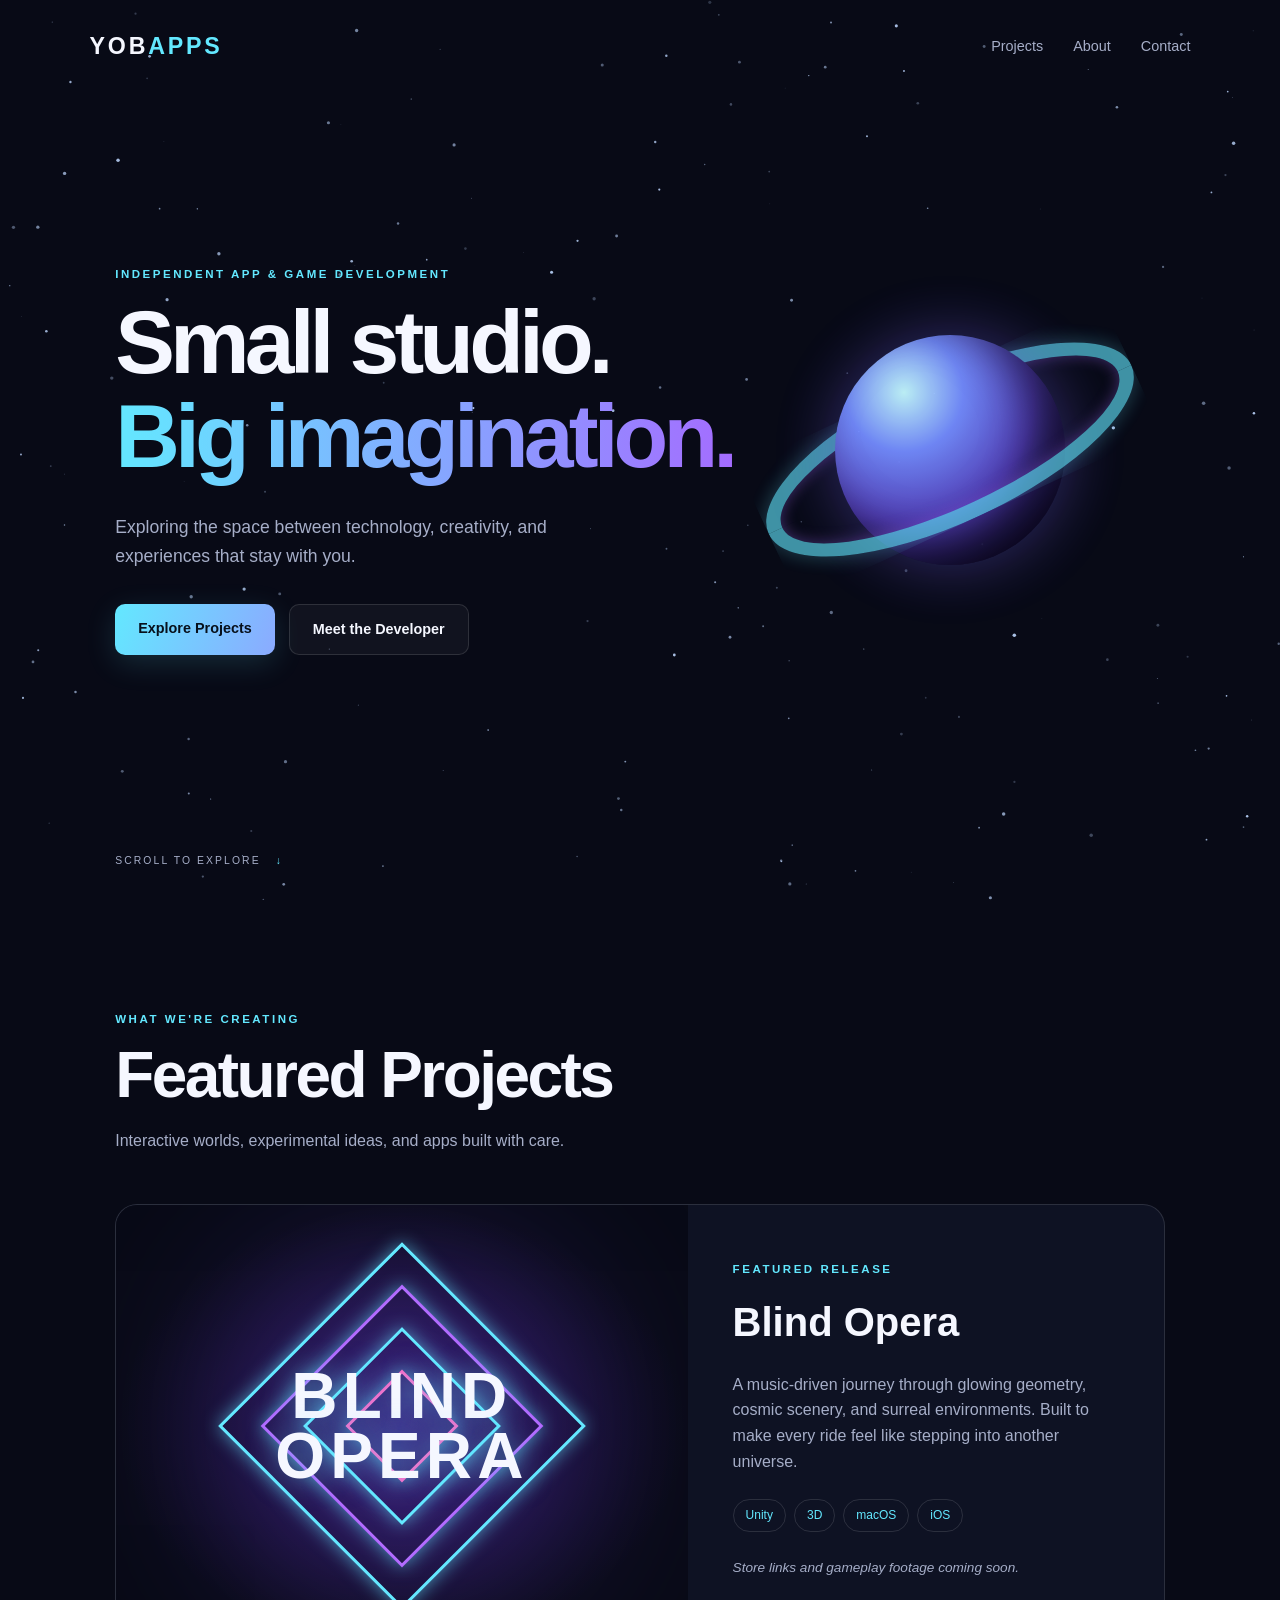
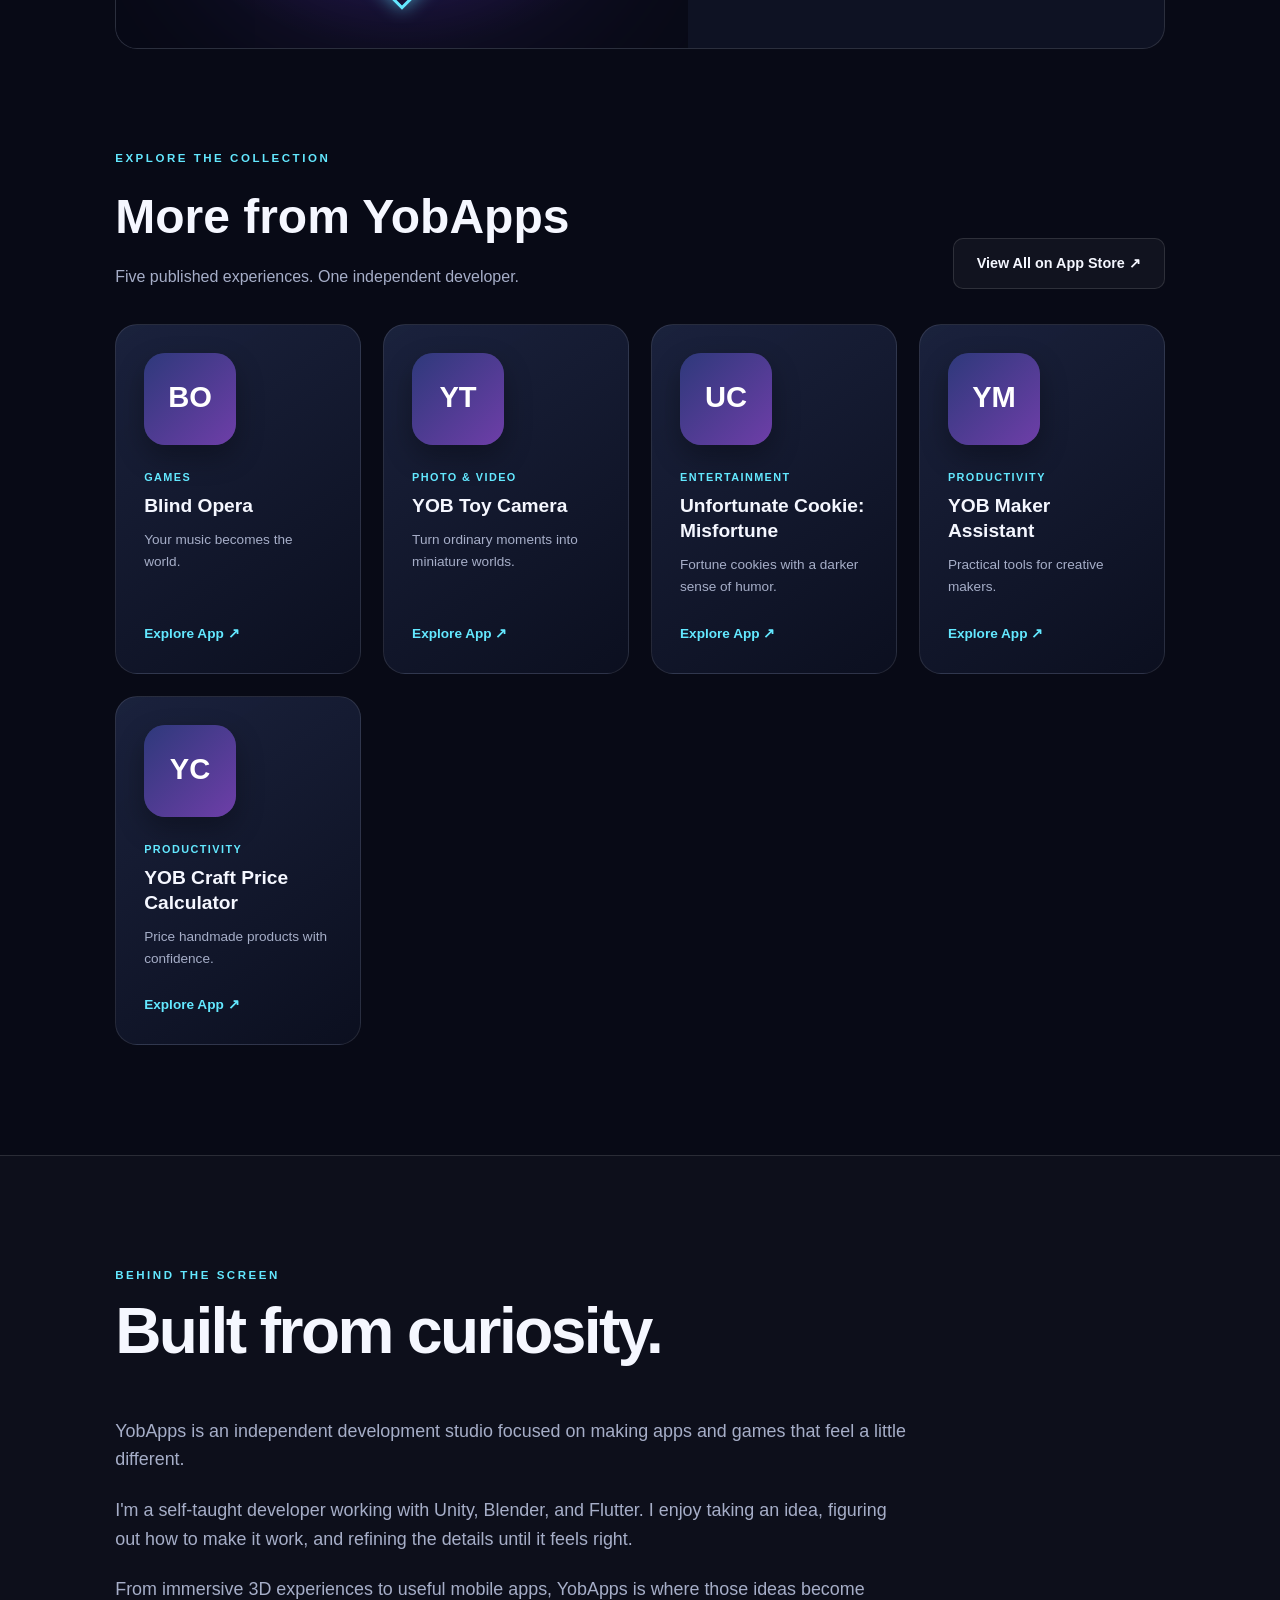
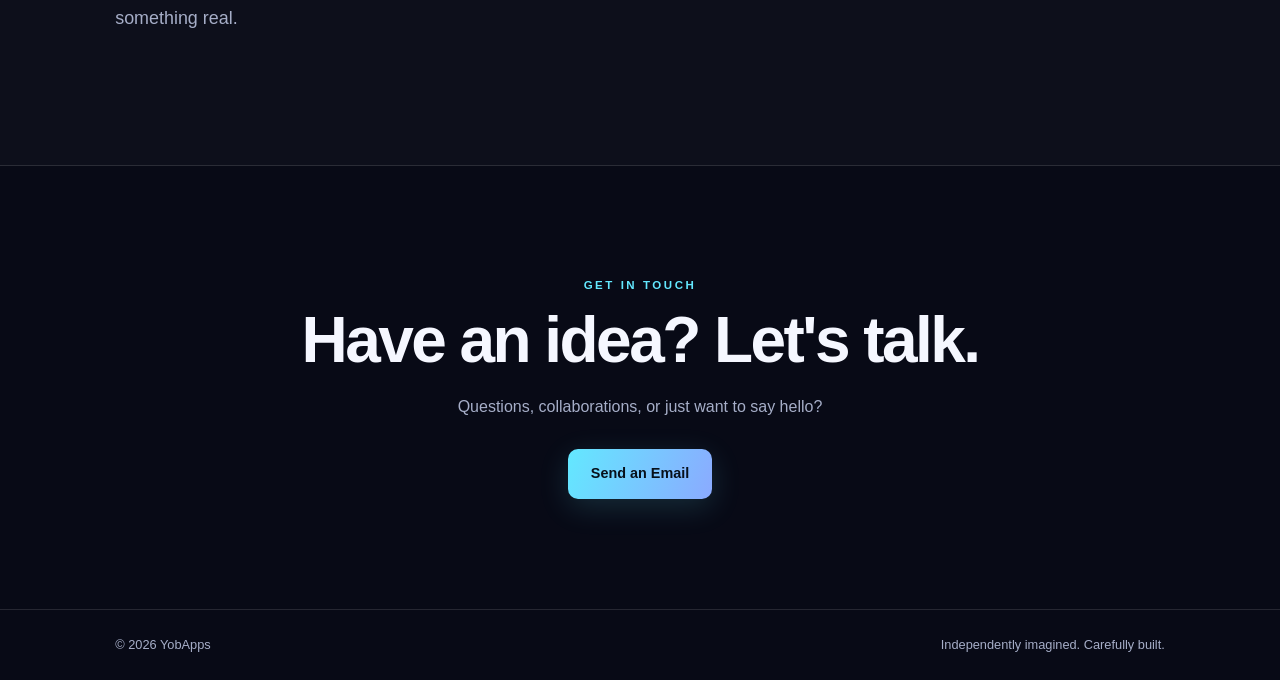
==== index.html @ b24e6845 "Preserve existing YobApps website baseline" ====
<!DOCTYPE html>
<html lang="en">
<head>
  <meta charset="UTF-8">
  <meta name="viewport" content="width=device-width, initial-scale=1.0">
  <meta name="theme-color" content="#080a16">
  <meta name="description" content="YobApps is an independent app and game development studio creating immersive digital experiences.">
  <title>YobApps | Independent App & Game Studio</title>
  <link rel="stylesheet" href="style.css">
</head>
<body>

  <canvas id="stars" aria-hidden="true"></canvas>

  <header class="site-header">
    <a class="logo" href="#home">YOB<span>APPS</span></a>

    <nav aria-label="Main navigation">
      <a href="#projects">Projects</a>
      <a href="#about">About</a>
      <a href="#contact">Contact</a>
    </nav>
  </header>

  <main>
    <section class="hero" id="home">
      <div class="hero-content">
        <p class="eyebrow">INDEPENDENT APP & GAME DEVELOPMENT</p>

        <h1>Small studio.<br><span>Big imagination.</span></h1>

        <p class="hero-description">
          Exploring the space between technology, creativity,
          and experiences that stay with you.
        </p>

        <div class="hero-actions">
          <a class="button primary" href="#projects">Explore Projects</a>
          <a class="button secondary" href="#about">Meet the Developer</a>
        </div>
      </div>

        <div class="hero-orb" aria-hidden="true">
          <div class="planet-rings rings-back"></div>
          <div class="orb-core"></div>
          <div class="planet-rings rings-front"></div>
        </div>

      <div class="scroll-hint">SCROLL TO EXPLORE <span>↓</span></div>
    </section>

    <section class="section projects-section" id="projects">
      <div class="section-heading">
        <p class="eyebrow">WHAT WE'RE CREATING</p>
        <h2>Featured Projects</h2>
        <p>Interactive worlds, experimental ideas, and apps built with care.</p>
      </div>

      <article class="featured-project">
        <div class="project-art" aria-label="Abstract neon artwork inspired by Blind Opera">
          <div class="project-glow"></div>
          <div class="project-tunnel tunnel-one"></div>
          <div class="project-tunnel tunnel-two"></div>
          <div class="project-tunnel tunnel-three"></div>
          <div class="project-tunnel tunnel-four"></div>
          <div class="project-art-title">BLIND<br>OPERA</div>
        </div>

        <div class="project-info">
          <p class="eyebrow">FEATURED RELEASE</p>
          <h3>Blind Opera</h3>
          <p>
            A music-driven journey through glowing geometry, cosmic scenery,
            and surreal environments. Built to make every ride feel like
            stepping into another universe.
          </p>

          <div class="project-tags">
            <span>Unity</span>
            <span>3D</span>
            <span>macOS</span>
            <span>iOS</span>
          </div>

          <p class="project-note">
            Store links and gameplay footage coming soon.
          </p>
        </div>
      </article>

     <div class="app-gallery-heading">
  <div>
    <p class="eyebrow">EXPLORE THE COLLECTION</p>
    <h3>More from YobApps</h3>
    <p>Five published experiences. One independent developer.</p>
  </div>

  <a
    class="button secondary"
    href="https://apps.apple.com/us/developer/lee-boats/id1888753315"
    target="_blank"
    rel="noopener noreferrer"
  >
    View All on App Store ↗
  </a>
</div>

<div class="app-grid" id="app-grid"></div>

<dialog class="app-dialog" id="app-dialog" aria-labelledby="app-dialog-title">
  <div class="dialog-header">
    <div class="dialog-identity">
      <img id="app-dialog-icon" alt="" width="76" height="76">

      <div>
        <p class="eyebrow" id="app-dialog-category"></p>
        <h3 id="app-dialog-title"></h3>
      </div>
    </div>

    <button class="dialog-close" id="dialog-close" type="button" aria-label="Close app details">
      ✕
    </button>
  </div>

  <p class="dialog-description" id="app-dialog-description"></p>

  <div class="screenshot-gallery" id="screenshot-gallery"></div>

  <div class="dialog-footer">
    <span id="screenshot-status"></span>

    <a
      id="app-dialog-link"
      class="button primary"
      href="#"
      target="_blank"
      rel="noopener noreferrer"
    >
      View on App Store ↗
    </a>
  </div>
</dialog>
    </section>

    <section class="section about-section" id="about">
      <div class="section-heading">
        <p class="eyebrow">BEHIND THE SCREEN</p>
        <h2>Built from curiosity.</h2>
      </div>

      <div class="about-content">
        <p>
          YobApps is an independent development studio focused on making
          apps and games that feel a little different.
        </p>

        <p>
          I'm a self-taught developer working with Unity, Blender, and Flutter.
          I enjoy taking an idea, figuring out how to make it work, and
          refining the details until it feels right.
        </p>

        <p>
          From immersive 3D experiences to useful mobile apps,
          YobApps is where those ideas become something real.
        </p>
      </div>
    </section>

    <section class="section contact-section" id="contact">
      <p class="eyebrow">GET IN TOUCH</p>
      <h2>Have an idea? Let's talk.</h2>
      <p>Questions, collaborations, or just want to say hello?</p>

      <a class="button primary" href="mailto:mrltb3@gmail.com">
        Send an Email
      </a>
    </section>
  </main>

  <footer>
    <span>© <span id="year"></span> YobApps</span>
    <span>Independently imagined. Carefully built.</span>
  </footer>

  <script src="script.js"></script>
</body>
</html>
---- style.css ----
:root {
  --background: #080a16;
  --surface: #101526;
  --text: #f5f7ff;
  --muted: #a6aec8;
  --cyan: #63e8ff;
  --purple: #a46cff;
  --border: rgba(255, 255, 255, 0.12);
}

* {
  box-sizing: border-box;
}

html {
  scroll-behavior: smooth;
}

body {
  margin: 0;
  background: var(--background);
  color: var(--text);
  font-family: -apple-system, BlinkMacSystemFont, "Segoe UI", sans-serif;
  line-height: 1.6;
  overflow-x: hidden;
}

a {
  color: inherit;
  text-decoration: none;
}

#stars {
  position: fixed;
  inset: 0;
  width: 100%;
  height: 100%;
  z-index: -1;
  pointer-events: none;
}

.site-header {
  position: absolute;
  top: 0;
  left: 0;
  width: 100%;
  padding: 28px 7%;
  display: flex;
  justify-content: space-between;
  align-items: center;
  z-index: 10;
}

.logo {
  font-size: 1.45rem;
  font-weight: 900;
  letter-spacing: 0.12em;
}

.logo span {
  color: var(--cyan);
}

nav {
  display: flex;
  gap: 30px;
}

nav a {
  font-size: 0.9rem;
  color: var(--muted);
  transition: color 0.2s;
}

nav a:hover {
  color: var(--cyan);
}

.hero {
  min-height: 100vh;
  position: relative;
  display: flex;
  align-items: center;
  padding: 120px 9% 100px;
  overflow: hidden;
}

.hero-content {
  max-width: 700px;
  position: relative;
  z-index: 2;
}

.eyebrow {
  color: var(--cyan);
  font-size: 0.72rem;
  font-weight: 800;
  letter-spacing: 0.22em;
  text-transform: uppercase;
}

h1, h2, h3, p {
  margin-top: 0;
}

h1 {
  font-size: clamp(3.3rem, 7vw, 6.5rem);
  line-height: 1.05;
  letter-spacing: -0.055em;
  margin-bottom: 30px;
}

h1 span {
  background: linear-gradient(90deg, var(--cyan), var(--purple));
  -webkit-background-clip: text;
  background-clip: text;
  color: transparent;
}

.hero-description {
  max-width: 490px;
  color: var(--muted);
  font-size: 1.1rem;
}

.hero-actions {
  display: flex;
  gap: 14px;
  flex-wrap: wrap;
  margin-top: 34px;
}

.button {
  display: inline-block;
  padding: 13px 23px;
  border-radius: 10px;
  font-weight: 700;
  font-size: 0.9rem;
  transition: transform 0.2s, box-shadow 0.2s, background 0.2s;
}

.button:hover {
  transform: translateY(-3px);
}

.button.primary {
  background: linear-gradient(110deg, var(--cyan), #8baaff);
  color: #07101b;
  box-shadow: 0 8px 30px rgba(99, 232, 255, 0.15);
}

.button.primary:hover {
  box-shadow: 0 10px 38px rgba(99, 232, 255, 0.3);
}

.button.secondary {
  border: 1px solid var(--border);
  background: rgba(255, 255, 255, 0.04);
}

.hero-orb {
  position: absolute;
  width: 430px;
  height: 430px;
  right: 9%;
  top: 50%;
  transform: translateY(-50%);
  opacity: 0.95;
  isolation: isolate;
}

.orb-core {
  position: absolute;
  width: 230px;
  height: 230px;
  left: 100px;
  top: 100px;
  border-radius: 50%;
  z-index: 2;

  background:
    radial-gradient(
      circle at 30% 25%,
      #c4faff 0%,
      #748dff 25%,
      #5540bd 55%,
      #110a34 85%
    );

  box-shadow:
    inset -30px -20px 45px rgba(0, 0, 0, 0.55),
    0 0 65px rgba(122, 100, 255, 0.4);

  animation: planet-float 8s ease-in-out infinite;
}

.planet-rings {
  position: absolute;
  width: 400px;
  height: 145px;
  left: 15px;
  top: 142px;

  border: 15px solid rgba(99, 232, 255, 0.65);
  border-radius: 50%;

  transform: rotate(-25deg);

  box-shadow:
    0 0 20px rgba(99, 232, 255, 0.3),
    inset 0 0 15px rgba(164, 108, 255, 0.4);
}

.rings-back {
  z-index: 1;
  clip-path: inset(0 0 50% 0);
}

.rings-front {
  z-index: 3;
  clip-path: inset(50% 0 0 0);
}

.scroll-hint {
  position: absolute;
  bottom: 30px;
  left: 9%;
  font-size: 0.65rem;
  letter-spacing: 0.2em;
  color: var(--muted);
}

.scroll-hint span {
  margin-left: 10px;
  color: var(--cyan);
}

.section {
  padding: 110px 9%;
}

.section-heading {
  max-width: 650px;
  margin-bottom: 50px;
}

.section-heading h2,
.contact-section h2 {
  font-size: clamp(2.4rem, 5vw, 4rem);
  line-height: 1.1;
  letter-spacing: -0.04em;
  margin-bottom: 18px;
}

.section-heading > p:last-child,
.contact-section > p:not(.eyebrow) {
  color: var(--muted);
}

.featured-project {
  display: grid;
  grid-template-columns: 1.2fr 1fr;
  border: 1px solid var(--border);
  border-radius: 22px;
  overflow: hidden;
  background: rgba(16, 21, 38, 0.85);
}

.project-art {
  min-height: 430px;
  position: relative;
  overflow: hidden;
  display: grid;
  place-items: center;
  background: radial-gradient(ellipse at center, #241253 0%, #080a16 70%);
  perspective: 600px;
}

.project-glow {
  position: absolute;
  width: 240px;
  height: 240px;
  border-radius: 50%;
  background: #814dff;
  filter: blur(110px);
  opacity: 0.55;
}

.project-tunnel {
  position: absolute;
  width: 260px;
  height: 260px;
  border: 3px solid #64e8ff;
  transform: rotate(45deg);
  box-shadow: 0 0 18px rgba(99, 232, 255, 0.6);
  animation: tunnel-drift 8s ease-in-out infinite alternate;
}

.tunnel-two {
  width: 200px;
  height: 200px;
  border-color: #b26cff;
  animation-delay: -2s;
}

.tunnel-three {
  width: 140px;
  height: 140px;
  animation-delay: -4s;
}

.tunnel-four {
  width: 80px;
  height: 80px;
  border-color: #ff67c8;
  animation-delay: -6s;
}

.project-art-title {
  position: relative;
  z-index: 2;
  font-size: clamp(3rem, 5vw, 5rem);
  font-weight: 900;
  line-height: 0.95;
  text-align: center;
  letter-spacing: 0.08em;
  text-shadow: 0 0 30px rgba(99, 232, 255, 0.55);
}

.project-info {
  padding: 55px 45px;
  align-self: center;
}

.project-info h3 {
  font-size: 2.5rem;
  margin-bottom: 18px;
}

.project-info > p:not(.eyebrow) {
  color: var(--muted);
}

.project-tags {
  display: flex;
  flex-wrap: wrap;
  gap: 8px;
  margin: 25px 0;
}

.project-tags span {
  border: 1px solid var(--border);
  padding: 6px 12px;
  border-radius: 100px;
  font-size: 0.75rem;
  color: var(--cyan);
}

.project-note {
  font-size: 0.85rem;
  font-style: italic;
}

.coming-soon {
  text-align: center;
  padding: 90px 20px 30px;
}

.coming-icon {
  font-size: 2rem;
  color: var(--purple);
  margin-bottom: 15px;
}

.coming-soon h3 {
  font-size: 1.6rem;
}

.coming-soon p {
  color: var(--muted);
}

.about-section {
  background: rgba(255, 255, 255, 0.025);
  border-top: 1px solid var(--border);
  border-bottom: 1px solid var(--border);
}

.about-content {
  max-width: 800px;
  font-size: 1.12rem;
  color: var(--muted);
}

.about-content p {
  margin-bottom: 22px;
}

.contact-section {
  text-align: center;
}

.contact-section > p:not(.eyebrow) {
  margin-bottom: 30px;
}

footer {
  display: flex;
  justify-content: space-between;
  gap: 20px;
  padding: 25px 9%;
  border-top: 1px solid var(--border);
  color: var(--muted);
  font-size: 0.8rem;
}



@keyframes rotate-ring {
  to {
    transform: rotateX(65deg) rotateZ(335deg);
  }
}

@keyframes tunnel-drift {
  to {
    transform: rotate(65deg) scale(1.12);
  }
}

@media (max-width: 900px) {
  .hero-orb {
    right: -150px;
    opacity: 0.3;
  }

  .featured-project {
    grid-template-columns: 1fr;
  }
}

@keyframes planet-float {
  0%, 100% {
    transform: translateY(0);
  }

  50% {
    transform: translateY(-6px);
  }
}

@media (max-width: 600px) {
  .site-header {
    padding: 22px 6%;
  }

  nav {
    gap: 14px;
  }

  nav a {
    font-size: 0.78rem;
  }

  .hero,
  .section {
    padding-left: 6%;
    padding-right: 6%;
  }

  .hero {
    padding-top: 130px;
  }

  .hero-orb {
    width: 320px;
    height: 320px;
    right: -170px;
  }

  .project-art {
    min-height: 330px;
  }

  .project-info {
    padding: 35px 25px;
  }

  footer {
    flex-direction: column;
    padding: 25px 6%;
  }
}

@media (prefers-reduced-motion: reduce) {
  *, *::before, *::after {
    animation-duration: 0.01ms !important;
    scroll-behavior: auto !important;
    transition-duration: 0.01ms !important;
  }
}
/* ========================================
   YOBAPPS INTERACTIVE APP GALLERY
======================================== */

.app-gallery-heading {
  display: flex;
  justify-content: space-between;
  align-items: end;
  gap: 25px;
  margin-top: 100px;
  margin-bottom: 35px;
}

.app-gallery-heading h3 {
  font-size: clamp(2rem, 4vw, 3rem);
  margin-bottom: 8px;
}

.app-gallery-heading p:last-child {
  color: var(--muted);
  margin-bottom: 0;
}

.app-grid {
  display: grid;
  grid-template-columns: repeat(auto-fit, minmax(min(100%, 230px), 1fr));
  gap: 22px;
}

.app-card {
  appearance: none;
  font: inherit;
  color: inherit;
  text-align: left;
  width: 100%;
  cursor: pointer;

  background: linear-gradient(
    145deg,
    rgba(29, 37, 65, 0.9),
    rgba(12, 16, 32, 0.95)
  );

  border: 1px solid rgba(255, 255, 255, 0.1);
  border-radius: 22px;

  padding: 28px;
  min-height: 300px;

  display: flex;
  flex-direction: column;
  align-items: flex-start;

  transition:
    transform 0.3s ease,
    border-color 0.3s ease,
    box-shadow 0.3s ease;
}

.app-card:hover {
  transform: translateY(-8px);
  border-color: rgba(99, 232, 255, 0.5);
  box-shadow: 0 18px 55px rgba(60, 100, 255, 0.16);
}

.app-card:focus-visible,
.dialog-close:focus-visible {
  outline: 3px solid var(--cyan);
  outline-offset: 4px;
}

.app-icon {
  width: 92px;
  height: 92px;
  object-fit: cover;
  border-radius: 21px;
  background: #242c4b;
  box-shadow: 0 12px 28px rgba(0, 0, 0, 0.3);
  margin-bottom: 24px;
}

.app-card-category {
  color: var(--cyan);
  font-size: 0.68rem;
  font-weight: 700;
  letter-spacing: 0.13em;
  text-transform: uppercase;
  margin-bottom: 8px;
}

.app-card h4 {
  font-size: 1.2rem;
  line-height: 1.3;
  margin: 0 0 10px;
}

.app-card-description {
  color: var(--muted);
  font-size: 0.85rem;
  line-height: 1.6;
  margin-bottom: 25px;
}

.app-card-more {
  color: var(--cyan);
  font-size: 0.85rem;
  font-weight: 700;
  margin-top: auto;
}

/* Expanded app window */

.app-dialog {
  width: min(900px, calc(100% - 28px));
  max-height: min(85vh, 900px);
  overflow-y: auto;

  padding: 36px;
  border-radius: 25px;

  background: #11172b;
  color: var(--text);
  border: 1px solid rgba(99, 232, 255, 0.3);

  box-shadow: 0 30px 100px rgba(0, 0, 0, 0.7);
}

.app-dialog::backdrop {
  background: rgba(2, 4, 14, 0.85);
  backdrop-filter: blur(12px);
}

.app-dialog[open] {
  animation: dialog-appear 0.3s ease-out;
}

.dialog-header {
  display: flex;
  justify-content: space-between;
  align-items: flex-start;
  gap: 20px;
  margin-bottom: 25px;
}

.dialog-identity {
  display: flex;
  align-items: center;
  gap: 20px;
}

.dialog-identity img {
  border-radius: 17px;
  object-fit: cover;
  background: #242c4b;
}

.dialog-identity h3 {
  font-size: clamp(1.4rem, 3vw, 2rem);
  margin: 0;
}

.dialog-close {
  width: 42px;
  height: 42px;
  border: 1px solid var(--border);
  border-radius: 50%;
  background: rgba(255, 255, 255, 0.08);
  color: white;
  font-size: 1.1rem;
  cursor: pointer;
  flex-shrink: 0;
}

.dialog-description {
  color: var(--muted);
  line-height: 1.8;
  max-width: 760px;
  white-space: pre-line;
}

.screenshot-gallery {
  display: flex;
  gap: 18px;
  overflow-x: auto;
  padding: 15px 0 25px;
  scroll-snap-type: x mandatory;
  scrollbar-color: var(--purple) transparent;
}

.screenshot-gallery img {
  height: 340px;
  width: auto;
  max-width: 85%;
  border-radius: 14px;
  scroll-snap-align: start;
  object-fit: contain;
  flex-shrink: 0;
  background: #080a16;
}

.dialog-footer {
  display: flex;
  justify-content: space-between;
  align-items: center;
  flex-wrap: wrap;
  gap: 20px;
  margin-top: 20px;
}

#screenshot-status {
  color: var(--muted);
  font-size: 0.8rem;
}

@keyframes dialog-appear {
  from {
    opacity: 0;
    transform: translateY(20px) scale(0.97);
  }

  to {
    opacity: 1;
    transform: translateY(0) scale(1);
  }
}

@media (max-width: 600px) {
  .app-gallery-heading {
    align-items: flex-start;
    flex-direction: column;
  }

  .app-dialog {
    padding: 22px;
  }

  .dialog-identity {
    gap: 12px;
  }

  .dialog-identity img {
    width: 60px;
    height: 60px;
  }

  .screenshot-gallery img {
    height: 280px;
  }
}

@media (prefers-reduced-motion: reduce) {
  .app-dialog[open] {
    animation: none;
  }
}
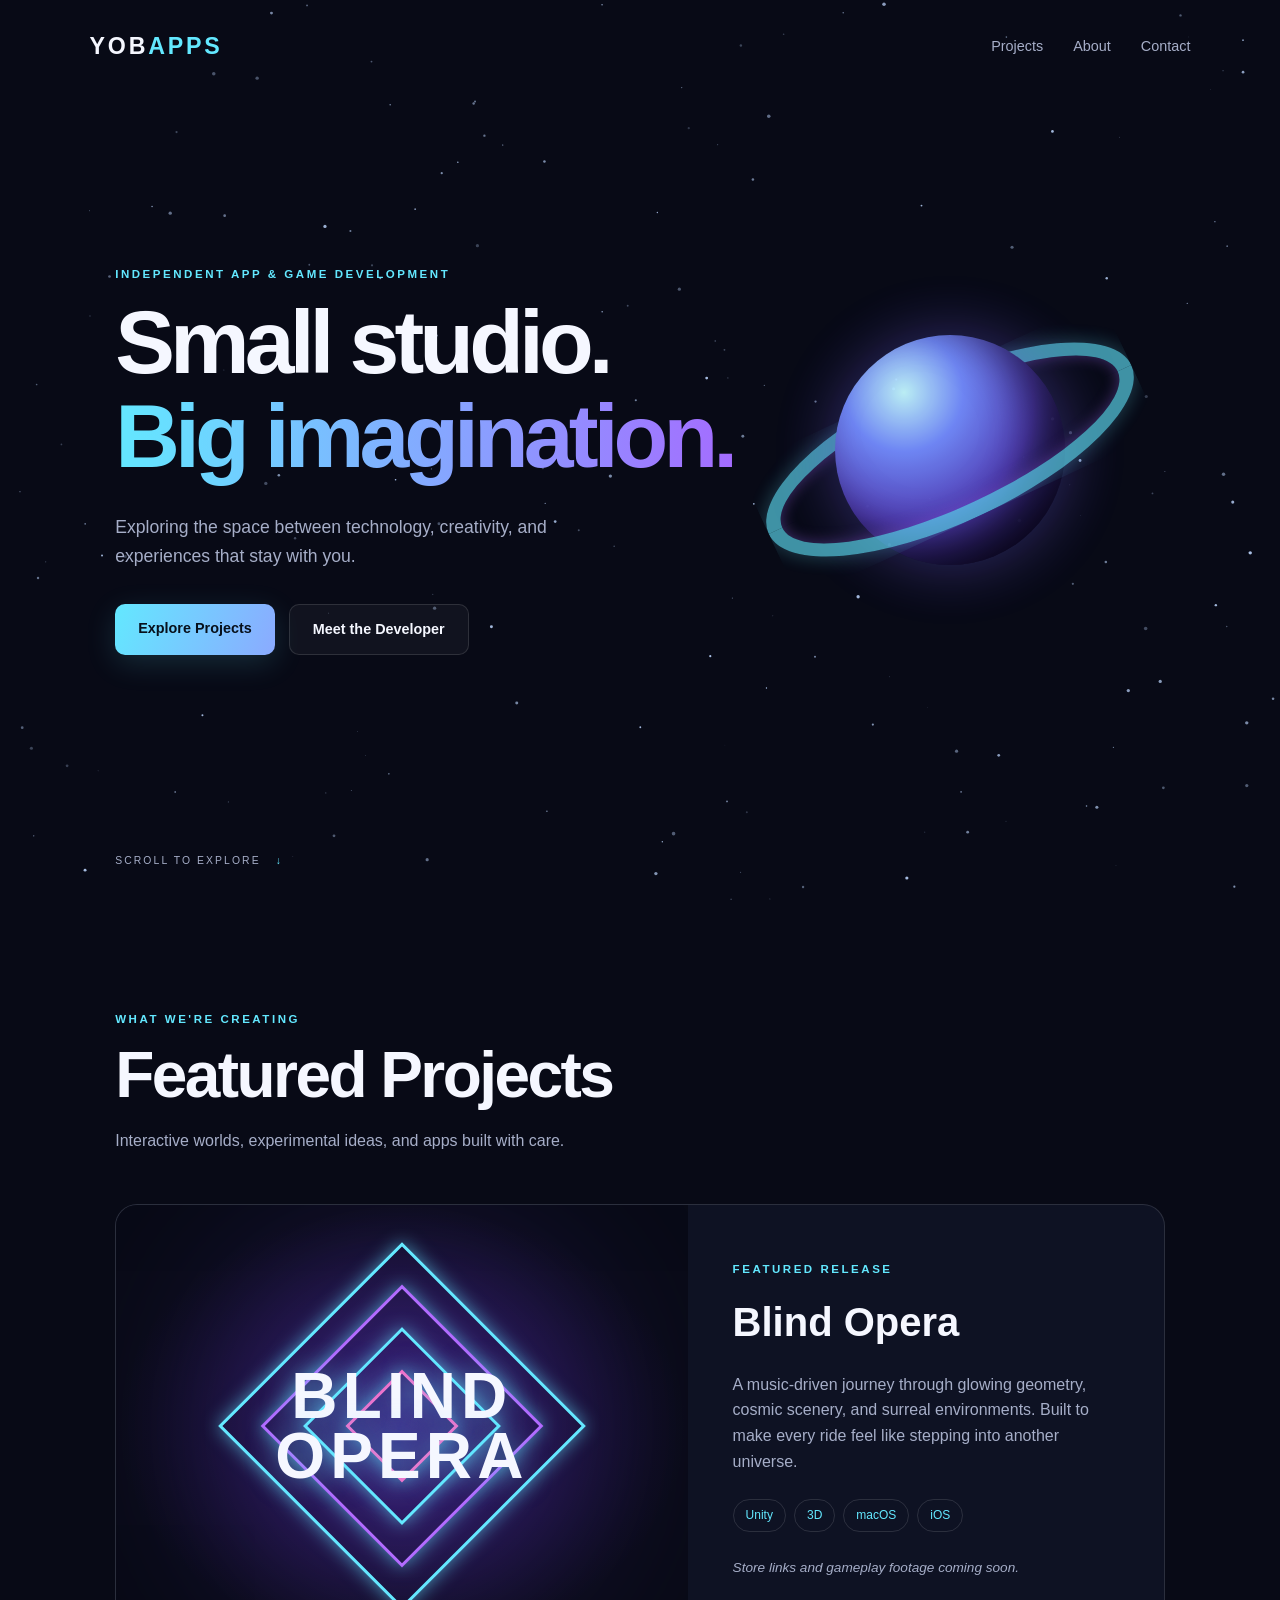
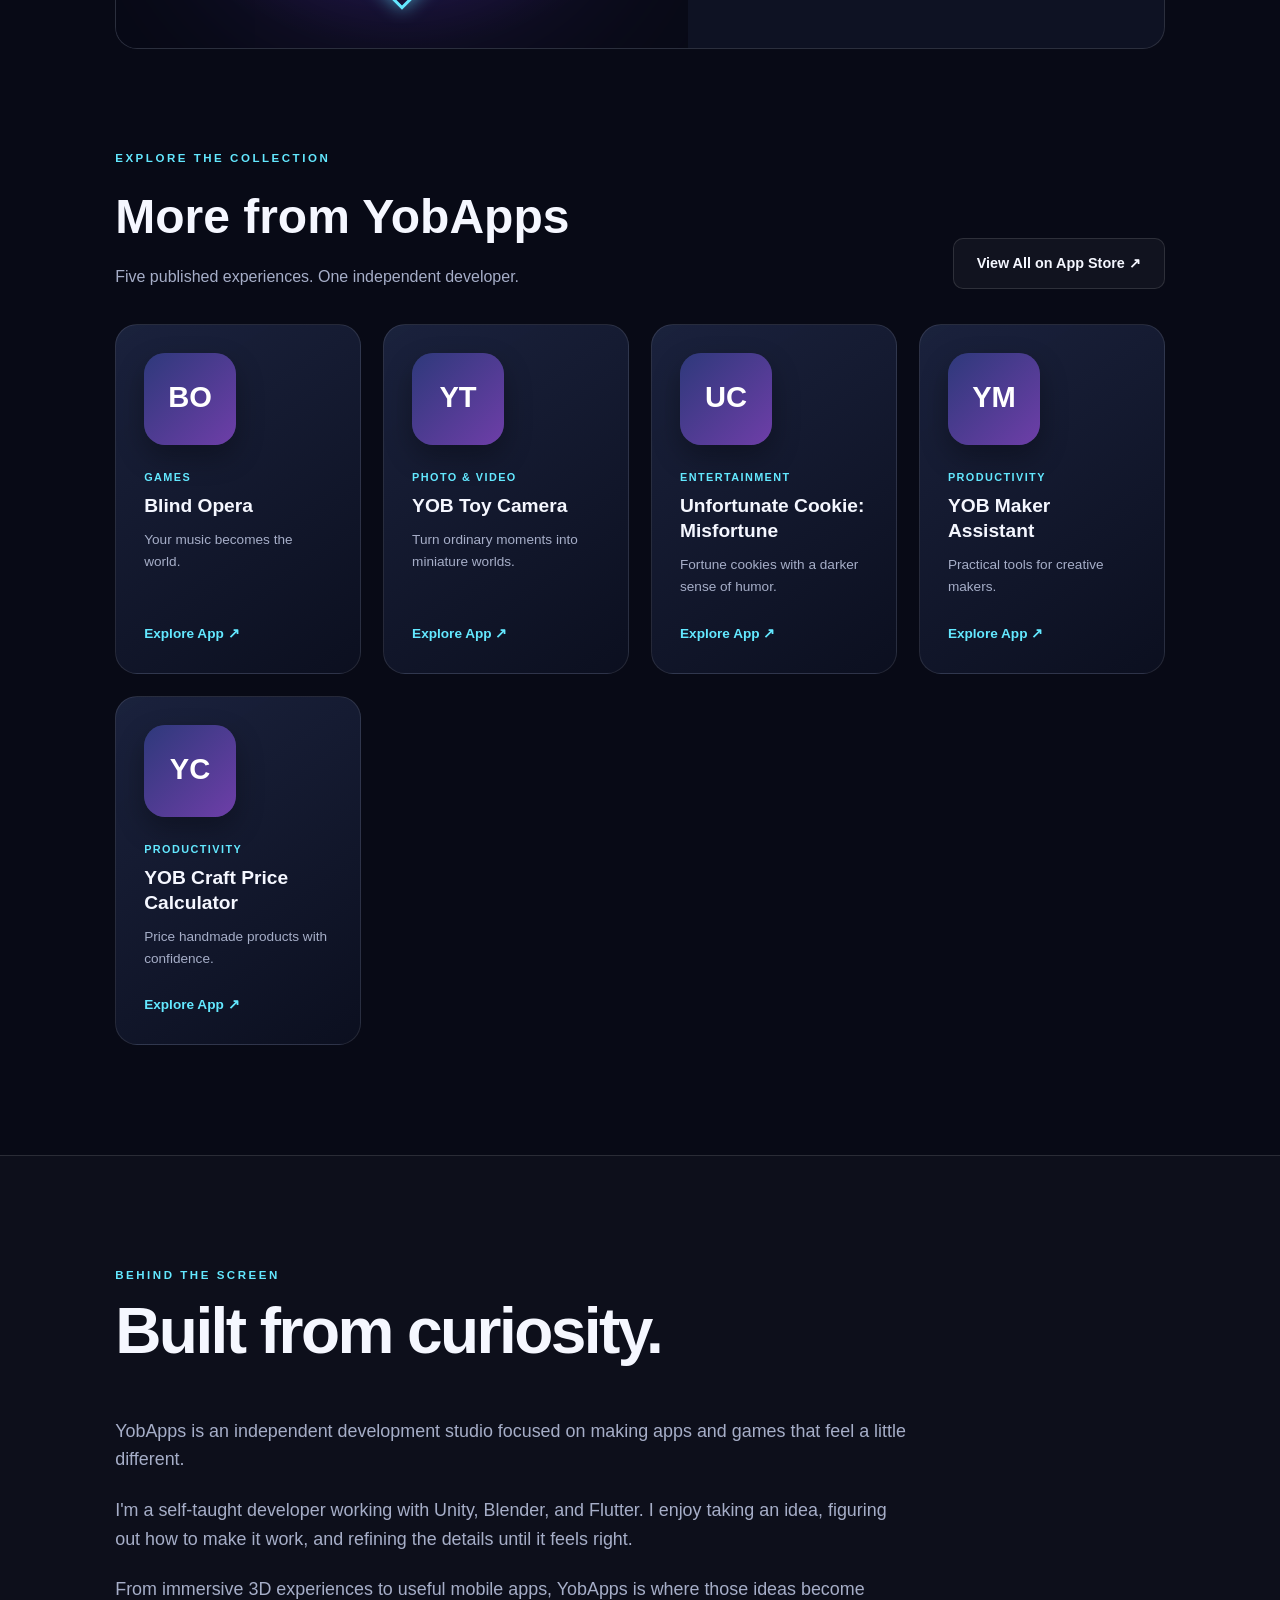
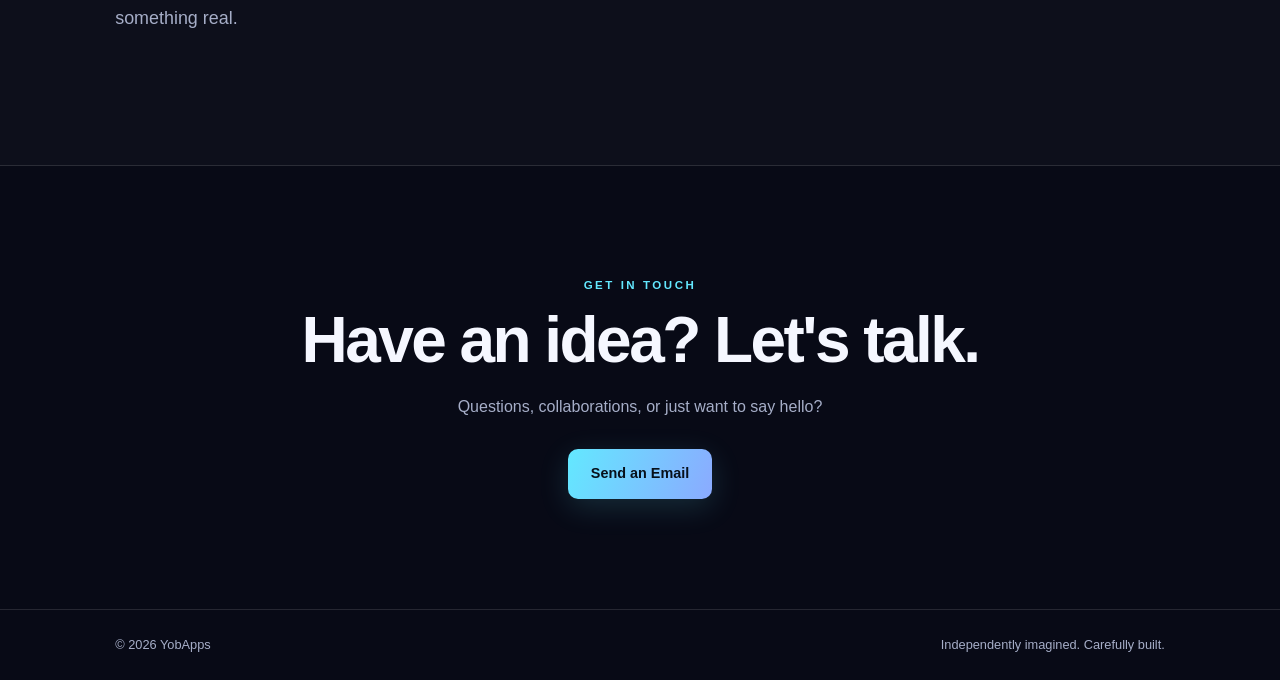
==== commit 4e7f7ae7: "Add screenshot gallery arrows and synchronized counter" ====
--- a/index.html
+++ b/index.html
@@ -125,7 +125,12 @@
 
   <p class="dialog-description" id="app-dialog-description"></p>
 
-  <div class="screenshot-gallery" id="screenshot-gallery"></div>
+  <div class="screenshot-viewer">
+    <div class="screenshot-gallery" id="screenshot-gallery" tabindex="0" role="region" aria-label="App screenshots"></div>
+    <button class="screenshot-arrow screenshot-previous" id="screenshot-previous" type="button" aria-label="Previous screenshot" aria-controls="screenshot-gallery" disabled>‹</button>
+    <button class="screenshot-arrow screenshot-next" id="screenshot-next" type="button" aria-label="Next screenshot" aria-controls="screenshot-gallery" disabled>›</button>
+  </div>
+  <div class="screenshot-counter" id="screenshot-counter" role="status" aria-live="polite" aria-atomic="true">0 / 0</div>
 
   <div class="dialog-footer">
     <span id="screenshot-status"></span>
--- a/style.css
+++ b/style.css
@@ -679,13 +679,71 @@
   white-space: pre-line;
 }
 
+.screenshot-viewer {
+  position: relative;
+  --screenshot-gutter: 52px;
+}
+
+.screenshot-arrow {
+  position: absolute;
+  top: calc(50% - 5px);
+  transform: translateY(-50%);
+  z-index: 1;
+  display: grid;
+  place-items: center;
+  width: 44px;
+  height: 44px;
+  padding: 0 0 4px;
+  border: 1px solid rgba(99, 232, 255, 0.4);
+  border-radius: 50%;
+  background: rgba(8, 10, 22, 0.78);
+  color: var(--cyan);
+  font: inherit;
+  font-size: 2rem;
+  line-height: 1;
+  cursor: pointer;
+  transition: background 0.2s, box-shadow 0.2s, opacity 0.2s;
+}
+
+.screenshot-previous { left: 2px; }
+.screenshot-next { right: 2px; }
+
+.screenshot-arrow:hover:not(:disabled) {
+  background: rgba(26, 38, 65, 0.95);
+  box-shadow: 0 0 18px rgba(99, 232, 255, 0.2);
+}
+
+.screenshot-arrow:disabled {
+  opacity: 0.3;
+  cursor: default;
+}
+
+.screenshot-arrow:focus-visible,
+.screenshot-gallery:focus-visible {
+  outline: 2px solid var(--cyan);
+  outline-offset: 2px;
+}
+
+.screenshot-counter {
+  color: var(--muted);
+  font-size: 0.8rem;
+  text-align: center;
+  font-variant-numeric: tabular-nums;
+}
+
 .screenshot-gallery {
   display: flex;
   gap: 18px;
   overflow-x: auto;
-  padding: 15px 0 25px;
+  padding: 15px var(--screenshot-gutter) 25px;
+  scroll-padding-inline: var(--screenshot-gutter);
   scroll-snap-type: x mandatory;
   scrollbar-color: var(--purple) transparent;
+}
+
+.screenshot-gallery::after {
+  content: "";
+  flex: 0 0 var(--screenshot-tail, 0px);
 }
 
 .screenshot-gallery img {
@@ -744,6 +802,13 @@
     height: 60px;
   }
 
+  .screenshot-viewer {
+    --screenshot-gutter: 24px;
+  }
+
+  .screenshot-previous { left: -20px; }
+  .screenshot-next { right: -20px; }
+
   .screenshot-gallery img {
     height: 280px;
   }
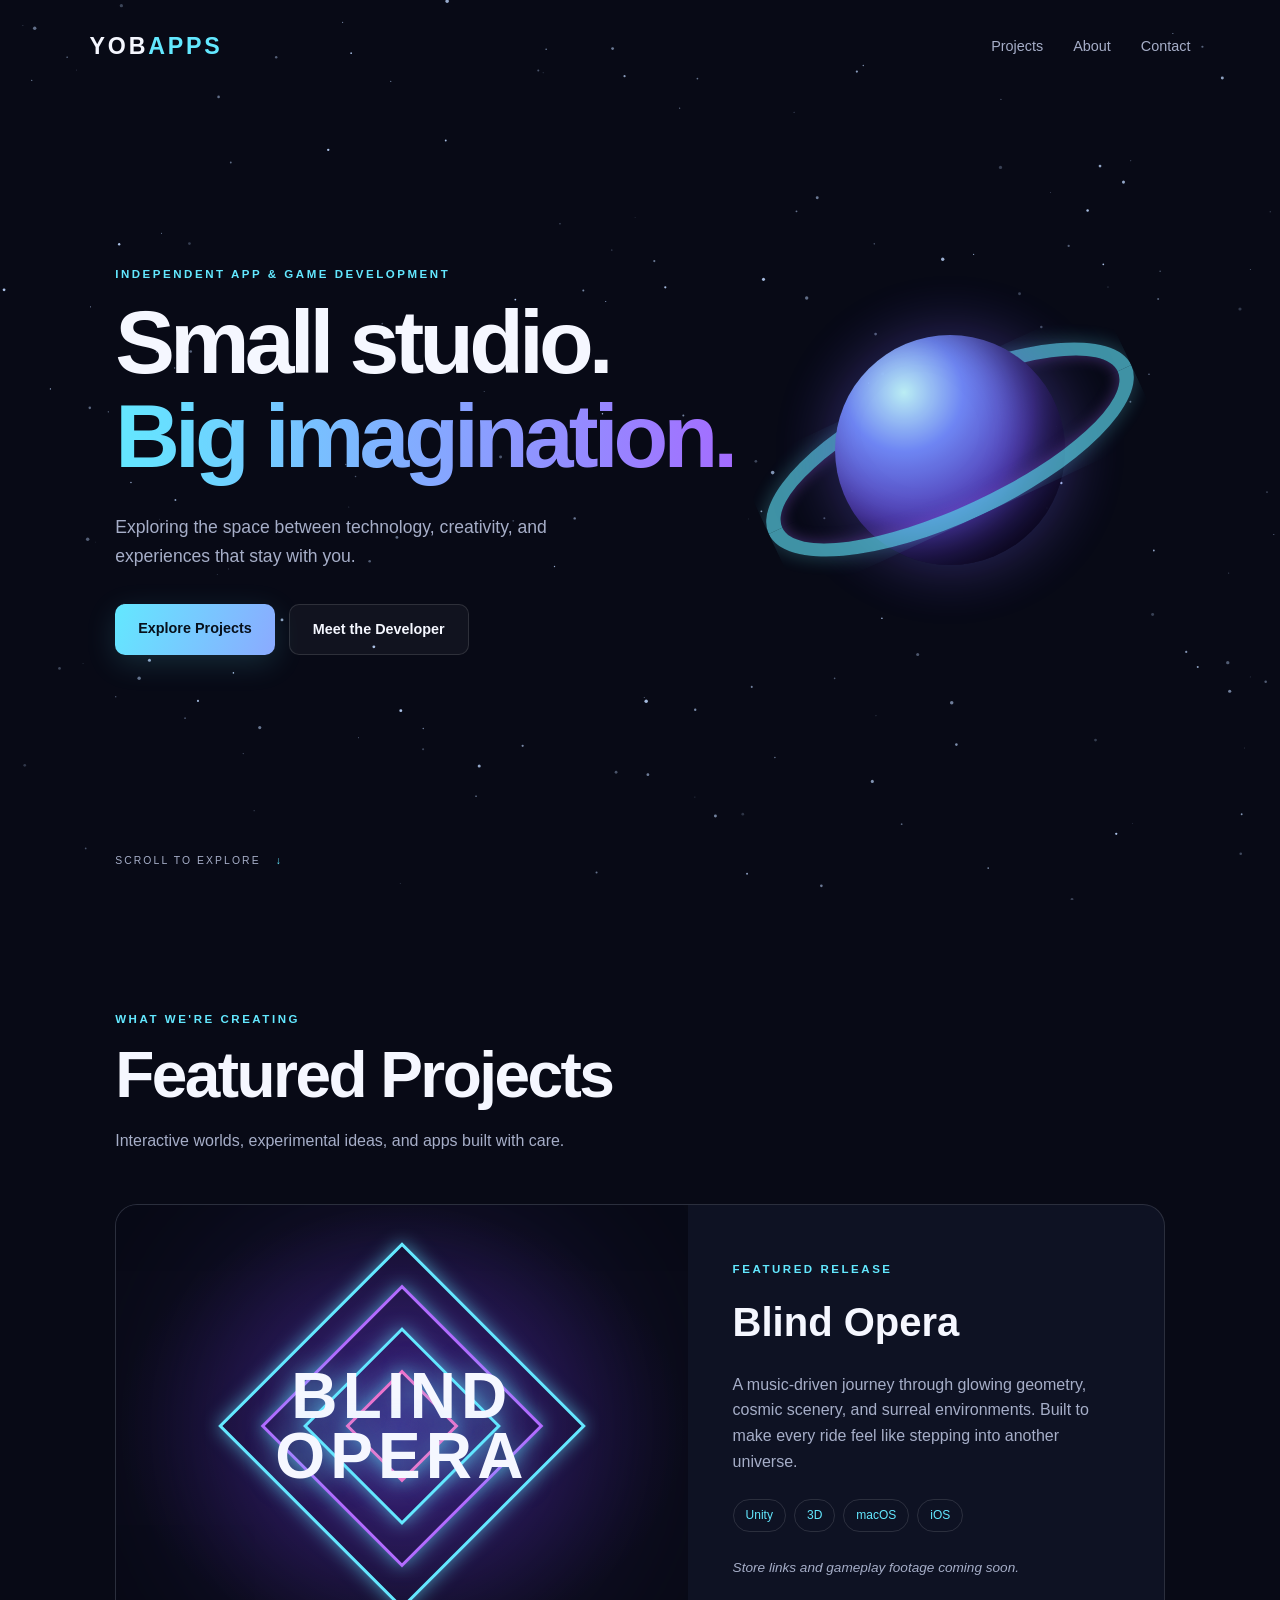
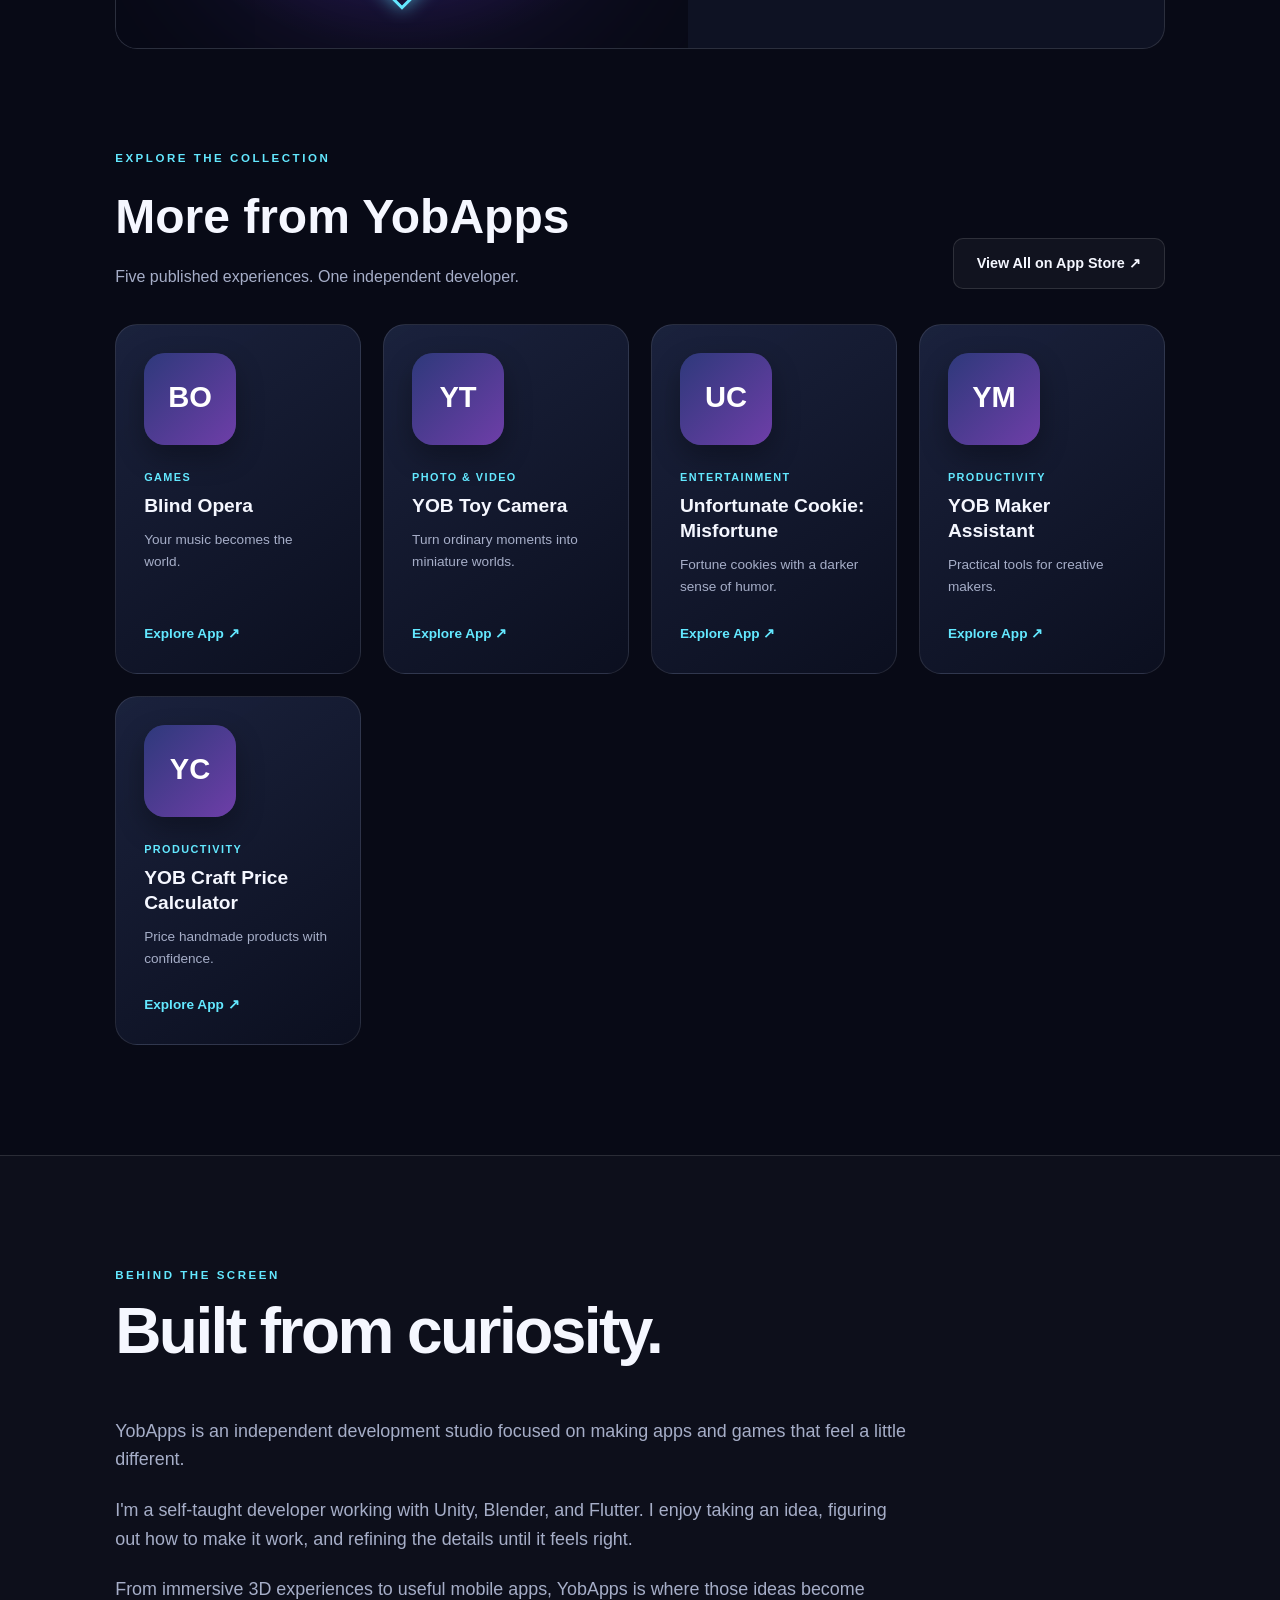
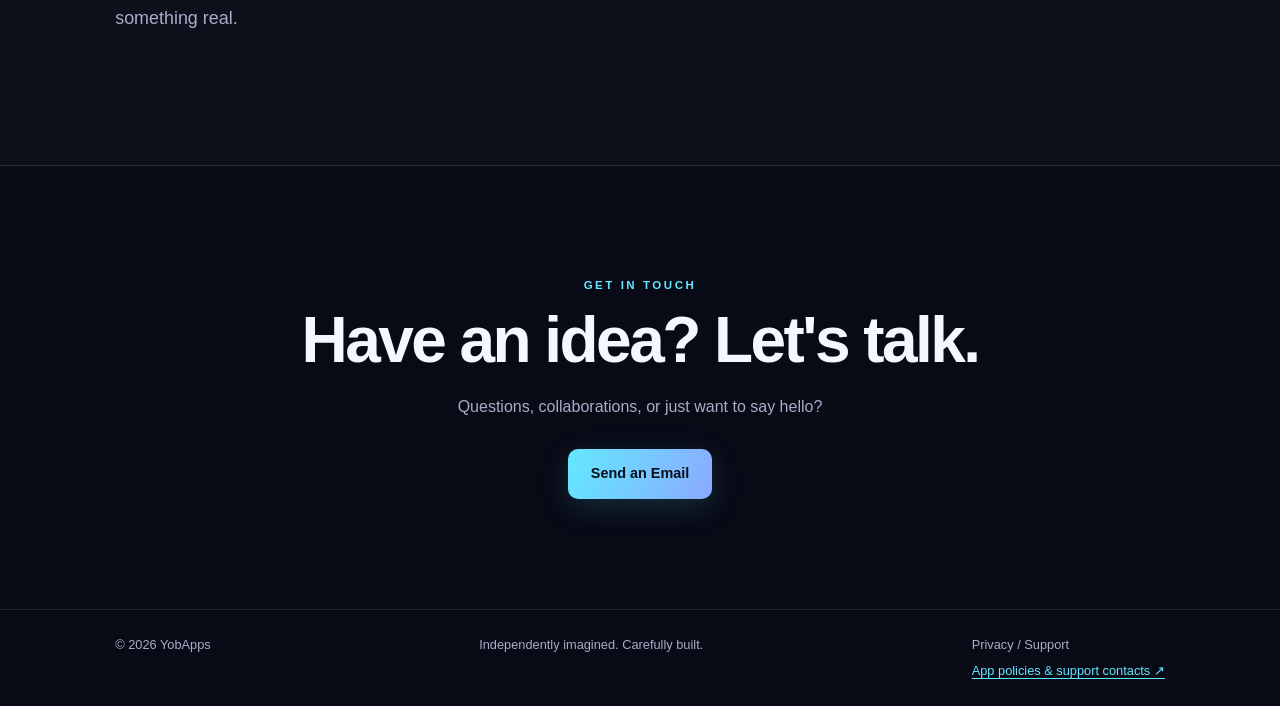
==== commit a660995f: "Recover original app privacy policies and advertising verification" ====
--- a/index.html
+++ b/index.html
@@ -135,6 +135,8 @@
   <div class="dialog-footer">
     <span id="screenshot-status"></span>
 
+    <a id="app-dialog-privacy" class="privacy-link" href="support.html">Privacy Policy ↗</a>
+
     <a
       id="app-dialog-link"
       class="button primary"
@@ -187,6 +189,10 @@
   <footer>
     <span>© <span id="year"></span> YobApps</span>
     <span>Independently imagined. Carefully built.</span>
+    <div class="footer-resources" aria-label="Privacy and support">
+      <span>Privacy / Support</span>
+      <a href="support.html">App policies &amp; support contacts ↗</a>
+    </div>
   </footer>
 
   <script src="script.js"></script>
--- a/style.css
+++ b/style.css
@@ -818,4 +818,52 @@
   .app-dialog[open] {
     animation: none;
   }
-}+}
+/* Privacy and support links */
+.privacy-link,
+.footer-resources a,
+.support-list a {
+  color: var(--cyan);
+  text-decoration: underline;
+  text-underline-offset: 3px;
+}
+
+.privacy-link:hover,
+.footer-resources a:hover,
+.support-list a:hover {
+  color: var(--text);
+}
+
+.footer-resources {
+  display: flex;
+  flex-direction: column;
+  gap: 6px;
+}
+
+.support-page {
+  max-width: 1000px;
+  margin: auto;
+}
+
+.support-page .section-heading {
+  margin-top: 45px;
+}
+
+.support-page h1 {
+  font-size: clamp(2.4rem, 6vw, 4rem);
+}
+
+.support-list {
+  list-style: none;
+  padding: 0;
+}
+
+.support-list li {
+  padding: 20px 0;
+  border-bottom: 1px solid var(--border);
+}
+
+.support-contact {
+  font-size: 0.9rem;
+  overflow-wrap: anywhere;
+}
